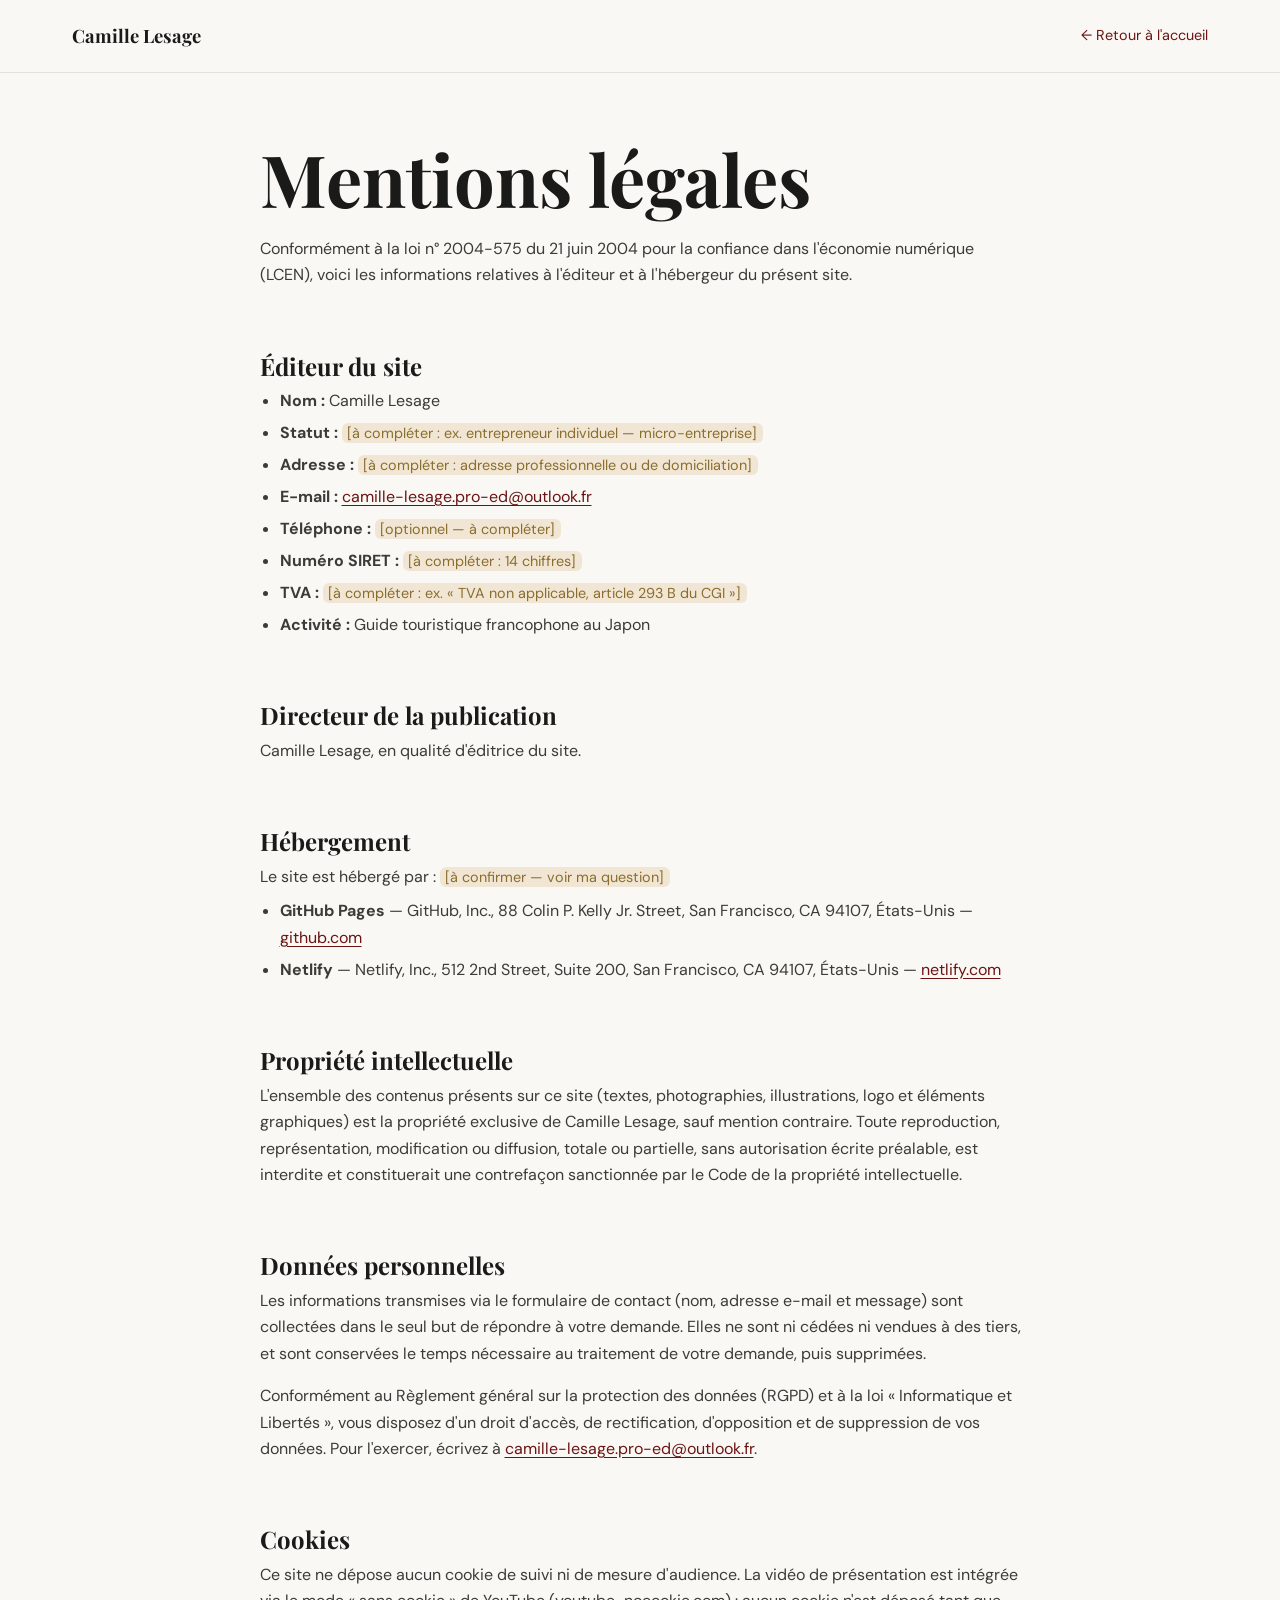
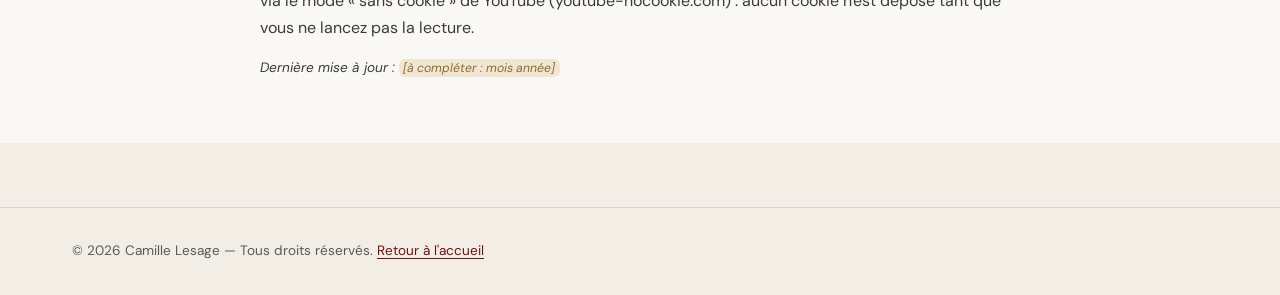
==== mentions-legales.html @ fd8e24d7 "Ajoute le footer et la page Mentions légales Footer (accueil) : nom + tagline à gauche, navigation à" ====
<!DOCTYPE html>
<html lang="fr">
<head>
  <meta charset="UTF-8">
  <meta name="viewport" content="width=device-width, initial-scale=1.0">

  <title>Mentions légales • Camille Lesage</title>
  <meta name="description" content="Mentions légales du site de Camille Lesage, guide touristique francophone au Japon.">
  <meta name="robots" content="noindex, follow">

  <link rel="icon" href="data:image/svg+xml,<svg xmlns=%22http://www.w3.org/2000/svg%22 viewBox=%220 0 100 100%22><text y=%22.9em%22 font-size=%2290%22>🇯🇵</text></svg>">

  <link rel="preconnect" href="https://fonts.googleapis.com">
  <link rel="preconnect" href="https://fonts.gstatic.com" crossorigin>
  <link rel="stylesheet" href="https://fonts.googleapis.com/css2?family=DM+Sans:wght@400;500;700&family=Playfair+Display:wght@400;500;600;700&display=swap">

  <link rel="stylesheet" href="css/styles.css">
</head>
<body class="legal-page">
  <header class="legal-header">
    <div class="container legal-header__bar">
      <a href="index.html" class="brand">Camille Lesage</a>
      <a href="index.html" class="legal-back">← Retour à l'accueil</a>
    </div>
  </header>

  <main class="legal container">
    <h1>Mentions légales</h1>
    <p>Conformément à la loi n° 2004-575 du 21 juin 2004 pour la confiance dans l'économie numérique (LCEN), voici les informations relatives à l'éditeur et à l'hébergeur du présent site.</p>

    <h2>Éditeur du site</h2>
    <ul>
      <li><strong>Nom :</strong> Camille Lesage</li>
      <li><strong>Statut :</strong> <span class="legal-todo">[à compléter : ex. entrepreneur individuel — micro-entreprise]</span></li>
      <li><strong>Adresse :</strong> <span class="legal-todo">[à compléter : adresse professionnelle ou de domiciliation]</span></li>
      <li><strong>E-mail :</strong> <a href="mailto:camille-lesage.pro-ed@outlook.fr">camille-lesage.pro-ed@outlook.fr</a></li>
      <li><strong>Téléphone :</strong> <span class="legal-todo">[optionnel — à compléter]</span></li>
      <li><strong>Numéro SIRET :</strong> <span class="legal-todo">[à compléter : 14 chiffres]</span></li>
      <li><strong>TVA :</strong> <span class="legal-todo">[à compléter : ex. « TVA non applicable, article 293 B du CGI »]</span></li>
      <li><strong>Activité :</strong> Guide touristique francophone au Japon</li>
    </ul>

    <h2>Directeur de la publication</h2>
    <p>Camille Lesage, en qualité d'éditrice du site.</p>

    <h2>Hébergement</h2>
    <p>Le site est hébergé par : <span class="legal-todo">[à confirmer — voir ma question]</span></p>
    <ul>
      <li><strong>GitHub Pages</strong> — GitHub, Inc., 88 Colin P. Kelly Jr. Street, San Francisco, CA 94107, États-Unis — <a href="https://github.com" target="_blank" rel="noopener">github.com</a></li>
      <li><strong>Netlify</strong> — Netlify, Inc., 512 2nd Street, Suite 200, San Francisco, CA 94107, États-Unis — <a href="https://www.netlify.com" target="_blank" rel="noopener">netlify.com</a></li>
    </ul>

    <h2>Propriété intellectuelle</h2>
    <p>L'ensemble des contenus présents sur ce site (textes, photographies, illustrations, logo et éléments graphiques) est la propriété exclusive de Camille Lesage, sauf mention contraire. Toute reproduction, représentation, modification ou diffusion, totale ou partielle, sans autorisation écrite préalable, est interdite et constituerait une contrefaçon sanctionnée par le Code de la propriété intellectuelle.</p>

    <h2 id="donnees-personnelles">Données personnelles</h2>
    <p>Les informations transmises via le formulaire de contact (nom, adresse e-mail et message) sont collectées dans le seul but de répondre à votre demande. Elles ne sont ni cédées ni vendues à des tiers, et sont conservées le temps nécessaire au traitement de votre demande, puis supprimées.</p>
    <p>Conformément au Règlement général sur la protection des données (RGPD) et à la loi « Informatique et Libertés », vous disposez d'un droit d'accès, de rectification, d'opposition et de suppression de vos données. Pour l'exercer, écrivez à <a href="mailto:camille-lesage.pro-ed@outlook.fr">camille-lesage.pro-ed@outlook.fr</a>.</p>

    <h2>Cookies</h2>
    <p>Ce site ne dépose aucun cookie de suivi ni de mesure d'audience. La vidéo de présentation est intégrée via le mode « sans cookie » de YouTube (youtube-nocookie.com) : aucun cookie n'est déposé tant que vous ne lancez pas la lecture.</p>

    <p class="legal-updated"><em>Dernière mise à jour : <span class="legal-todo">[à compléter : mois année]</span></em></p>
  </main>

  <footer class="site-footer">
    <hr class="site-footer__sep">
    <div class="container">
      <p class="site-footer__legal">© 2026 Camille Lesage — Tous droits réservés. <a href="index.html">Retour à l'accueil</a></p>
    </div>
  </footer>
</body>
</html>
---- css/styles.css ----
/* ==========================================================================
   Camille Lesage — Guide francophone au Japon
   Design tokens & fondations
   ========================================================================== */

:root {
  /* Couleurs */
  --cream-light: #FAF8F4;
  --cream-dark: #F2EEE6;
  --sage: #6b1414; /* valeur du brief : c'est un rouge profond, pas un vert sauge — à confirmer */
  --ink: #1A1A18;

  /* Couleurs dérivées */
  --ink-soft: rgba(26, 26, 24, 0.7);
  --sage-hover: #561010;

  /* Typographie */
  --font-title: "Playfair Display", Georgia, "Times New Roman", serif;
  --font-body: "Elms Sans", "DM Sans", system-ui, -apple-system, sans-serif;

  --fs-base: 1rem;        /* 16px minimum */
  --fs-lede: 1.25rem;
  --fs-h3: 1.5rem;
  --fs-h2: clamp(1.75rem, 4vw, 2.75rem);
  --fs-h1: clamp(2.5rem, 7vw, 4.5rem);
  --lh-base: 1.65;
  --lh-title: 1.15;

  /* Rayons */
  --radius: 16px;

  /* Espacements */
  --space-xs: 0.5rem;
  --space-sm: 1rem;
  --space-md: 2rem;
  --space-lg: 4rem;
  --space-xl: 6rem;

  /* Mise en page */
  --max-width: 1200px;
  --nav-height: 72px;
}

/* ==========================================================================
   Reset
   ========================================================================== */

*,
*::before,
*::after {
  box-sizing: border-box;
}

* {
  margin: 0;
}

html {
  scroll-behavior: smooth;
  -webkit-text-size-adjust: 100%;
}

body {
  font-family: var(--font-body);
  font-size: var(--fs-base);
  line-height: var(--lh-base);
  color: var(--ink);
  background-color: var(--cream-light);
  -webkit-font-smoothing: antialiased;
  text-rendering: optimizeLegibility;
}

img,
picture,
svg,
video {
  display: block;
  max-width: 100%;
  height: auto;
}

input,
button,
textarea,
select {
  font: inherit;
  color: inherit;
}

button {
  cursor: pointer;
  background: none;
  border: none;
}

a {
  color: inherit;
  text-decoration: none;
}

h1,
h2,
h3,
h4 {
  font-family: var(--font-title);
  line-height: var(--lh-title);
  font-weight: 700;
}

h1 { font-size: var(--fs-h1); }
h2 { font-size: var(--fs-h2); }
h3 { font-size: var(--fs-h3); }

p {
  text-wrap: pretty;
}

/* ==========================================================================
   Utilitaires
   ========================================================================== */

.container {
  width: 100%;
  max-width: var(--max-width);
  margin-inline: auto;
  padding-inline: var(--space-md);
}

.btn {
  display: inline-block;
  background-color: var(--sage);
  color: var(--cream-light);
  padding: 0.9rem 1.8rem;
  border: 1.5px solid transparent;
  border-radius: var(--radius);
  font-weight: 500;
  letter-spacing: 0.03em;
  text-transform: uppercase;
  transition: background-color 0.2s ease, color 0.2s ease;
}

.btn:hover,
.btn:focus-visible {
  background-color: var(--sage-hover);
}

.btn-outline {
  background-color: transparent;
  border-color: currentColor;
}

.btn-outline:hover,
.btn-outline:focus-visible {
  background-color: var(--cream-light);
  color: var(--ink);
}

:focus-visible {
  outline: 2px solid var(--sage);
  outline-offset: 3px;
}

/* ==========================================================================
   En-tête & navigation
   ========================================================================== */

.site-header {
  position: fixed;
  inset: 0 0 auto 0;
  z-index: 1000;
  background-color: rgba(242, 238, 230, 0.8); /* crème dark, opacité 80 % */
  opacity: 0;
  visibility: hidden;
  transition: opacity 0.3s ease, visibility 0.3s ease;
}

/* Affichée uniquement une fois l'accueil dépassé (bascule via main.js) */
.site-header.is-visible {
  opacity: 1;
  visibility: visible;
}

/* Flou « verre dépoli » réservé au desktop : sur mobile, un ancêtre avec
   backdrop-filter empêcherait le menu plein écran (position: fixed) de se
   baser sur la fenêtre, ce qui l'empêchait de prendre toute la hauteur. */
@media (min-width: 951px) {
  .site-header {
    backdrop-filter: blur(10px);
    -webkit-backdrop-filter: blur(10px);
  }
}

.nav-bar {
  display: flex;
  align-items: center;
  justify-content: space-between;
  width: 100%;
  height: var(--nav-height);
  padding-inline: var(--space-md);
}

.brand {
  position: relative;
  z-index: 2;
  font-family: var(--font-title);
  font-size: 1.35rem;
  font-weight: 700;
  white-space: nowrap;
}

.nav-list {
  display: flex;
  align-items: center;
  gap: 1.5rem;
  list-style: none;
  padding: 0;
}

.nav-list a {
  white-space: nowrap;
}

.nav-list a:not(.nav-cta) {
  font-weight: 500;
  transition: color 0.2s ease;
}

.nav-list a:not(.nav-cta):hover,
.nav-list a:not(.nav-cta):focus-visible {
  color: var(--sage);
}

.nav-cta {
  text-transform: none;
  padding: 0.5rem 1.1rem;
  font-size: 1rem;
}

.nav-toggle {
  display: none;
  position: relative;
  z-index: 2;
  color: var(--ink);
  padding: 0.25rem;
}

.nav-toggle .icon-close { display: none; }
.nav-toggle[aria-expanded="true"] .icon-menu { display: none; }
.nav-toggle[aria-expanded="true"] .icon-close { display: block; }

@media (max-width: 950px) {
  .nav-toggle {
    display: inline-flex;
  }

  /* Menu ouvert : il recouvre tout, on masque la marque (seul le × reste) */
  body.nav-open .brand {
    visibility: hidden;
  }

  .nav {
    position: fixed;
    inset: 0;
    z-index: 1;
    display: flex;
    align-items: center;
    justify-content: center;
    overflow-y: auto;
    padding: var(--space-xl) var(--space-md);
    background-color: rgba(242, 238, 230, 0.97);
    backdrop-filter: blur(8px);
    -webkit-backdrop-filter: blur(8px);
    opacity: 0;
    visibility: hidden;
    transition: opacity 0.25s ease, visibility 0.25s ease;
  }

  .nav.is-open {
    opacity: 1;
    visibility: visible;
  }

  .nav-list {
    flex-direction: column;
    align-items: center;
    gap: var(--space-md);
    font-size: 1.5rem;
    text-align: center;
  }

  .nav-cta {
    font-size: 1.35rem;
    padding: 0.7rem 1.6rem;
  }
}

body.nav-open {
  overflow: hidden;
}

/* ==========================================================================
   Sections — offset pour l'en-tête fixe
   ========================================================================== */

section[id] {
  scroll-margin-top: var(--nav-height);
}

/* ==========================================================================
   Placeholders temporaires (remplacés au fil des étapes suivantes)
   ========================================================================== */

/* Accueil immersif */
.hero {
  position: relative;
  min-height: 100vh;
  display: flex;
  align-items: center;
  justify-content: center;
  text-align: center;
  padding: var(--space-xl) var(--space-md);
  color: var(--cream-light);
  background-color: var(--ink);
  background-image:
    linear-gradient(rgba(26, 26, 24, 0.35), rgba(26, 26, 24, 0.55)),
    url("../assets/images/hero-japan.svg");
  background-size: cover;
  background-position: center;
  background-repeat: no-repeat;
}

.hero-content {
  max-width: 60rem;
  display: flex;
  flex-direction: column;
  align-items: center;
  gap: var(--space-sm);
}

/* Le nom/rôle s'affiche au-dessus du titre */
.hero-subtitle {
  order: -1;
  font-family: var(--font-body);
  font-size: 1.05rem;
  font-weight: 500;
  letter-spacing: 0.12em;
  text-transform: uppercase;
  color: rgba(250, 248, 244, 0.92);
}

.hero h1 {
  text-shadow: 0 2px 30px rgba(0, 0, 0, 0.4);
}

.hero-lede {
  font-size: var(--fs-lede);
  max-width: 54ch;
  color: rgba(250, 248, 244, 0.92);
  text-shadow: 0 1px 16px rgba(0, 0, 0, 0.35);
}

.hero-actions {
  display: flex;
  flex-direction: column;
  align-items: center;
  gap: var(--space-sm);
  margin-top: var(--space-sm);
  width: 100%;
}

.hero-actions .btn {
  width: 100%;
  max-width: 22rem;
}

/* Desktop : tout aligné à gauche, CTA côte à côte */
@media (min-width: 951px) {
  .hero {
    justify-content: flex-start;
    text-align: left;
    padding-inline: clamp(var(--space-md), 7vw, 7rem);
  }

  .hero-content {
    align-items: flex-start;
  }

  .hero-actions {
    flex-direction: row;
    width: auto;
  }

  .hero-actions .btn {
    width: auto;
  }
}

/* ==========================================================================
   Section À propos
   ========================================================================== */

.about {
  position: relative;
  overflow: hidden;
  padding-block: var(--space-xl);
}

.section-kanji {
  position: absolute;
  top: 0;
  left: 0.05em;
  z-index: 0;
  font-weight: 700;
  font-size: clamp(6rem, 18vw, 15rem);
  line-height: 0.9;
  color: var(--sage);
  opacity: 0.06;
  pointer-events: none;
  user-select: none;
}

.about-grid {
  position: relative;
  z-index: 1;
  display: grid;
  grid-template-columns: 1fr 1fr;
  gap: var(--space-lg);
  align-items: start;
}

.about-content {
  display: flex;
  flex-direction: column;
  align-items: flex-start;
}

.about-content h2 {
  margin-bottom: var(--space-md);
}

.about-text {
  display: flex;
  flex-direction: column;
  gap: var(--space-sm);
  color: rgba(26, 26, 24, 0.85);
}

.about-certifs {
  margin-top: var(--space-md);
}

.about-certifs h3 {
  margin-bottom: var(--space-xs);
}

.about-certifs ul {
  display: flex;
  flex-direction: column;
  gap: 0.35rem;
  padding-left: 1.2rem;
  color: rgba(26, 26, 24, 0.85);
}

.about-certifs li::marker {
  color: var(--sage);
}

.about-more {
  display: flex;
  flex-direction: column;
  gap: var(--space-sm);
}

.about-more[hidden] {
  display: none;
}

.link-toggle {
  align-self: flex-start;
  margin-top: var(--space-sm);
  color: var(--sage);
  font-weight: 600;
  font-size: 0.95rem;
  text-decoration: underline;
  text-underline-offset: 3px;
}

.link-toggle:hover,
.link-toggle:focus-visible {
  color: var(--sage-hover);
}

@media (max-width: 768px) {
  .about-grid {
    grid-template-columns: 1fr;
    gap: var(--space-md);
  }
}

/* Tag de section réutilisable */
.tag {
  display: inline-block;
  margin-bottom: var(--space-sm);
  padding: 0.35rem 0.9rem;
  border-radius: 999px;
  background-color: rgba(107, 20, 20, 0.08);
  color: var(--sage);
  font-size: 0.8rem;
  font-weight: 600;
  letter-spacing: 0.1em;
  text-transform: uppercase;
}

/* Conteneur vidéo responsive (embed Vimeo / YouTube) */
.video-embed {
  position: relative;
  width: 100%;
  aspect-ratio: var(--video-aspect, 16 / 9);
  border-radius: var(--radius);
  overflow: hidden;
  background-color: var(--ink);
}

.video-embed iframe,
.video-embed video {
  position: absolute;
  inset: 0;
  width: 100%;
  height: 100%;
  border: 0;
}

.video-embed--portrait {
  --video-aspect: 9 / 16;
  max-width: 340px;
  margin-inline: auto;
}

main > section:nth-child(even) {
  background-color: var(--cream-dark);
}

/* ==========================================================================
   Petits écrans — titres et textes réduits
   ========================================================================== */

@media (max-width: 640px) {
  :root {
    --fs-h1: clamp(1.875rem, 8vw, 2.5rem);
    --fs-h2: clamp(1.5rem, 6vw, 2rem);
    --fs-h3: 1.3rem;
    --fs-lede: 1.05rem;
  }

  .hero-subtitle {
    font-size: 0.85rem;
    letter-spacing: 0.1em;
  }
}

/* ==========================================================================
   Icônes
   ========================================================================== */

.icon-sprite {
  position: absolute;
  width: 0;
  height: 0;
  overflow: hidden;
}

.icon {
  display: inline-block;
  width: 1.1em;
  height: 1.1em;
  flex-shrink: 0;
  fill: none;
  stroke: currentColor;
  stroke-width: 1.8;
  stroke-linecap: round;
  stroke-linejoin: round;
  vertical-align: middle;
}

/* ==========================================================================
   Section Visites guidées
   ========================================================================== */

.tours {
  position: relative;
  overflow: hidden;
  padding-block: var(--space-xl);
}

.tours > .container {
  position: relative;
  z-index: 1;
}

.section-header {
  max-width: 60ch;
  margin-bottom: var(--space-md);
}

.section-lede {
  margin-top: var(--space-sm);
  color: rgba(26, 26, 24, 0.85);
}

.tours-gallery {
  display: grid;
  grid-template-columns: repeat(2, 1fr);
  gap: var(--space-sm);
}

.tour-card {
  position: relative;
  display: flex;
  flex-direction: column;
  justify-content: flex-end;
  min-height: 320px;
  padding: var(--space-md);
  border-radius: var(--radius);
  overflow: hidden;
  text-align: left;
  color: var(--cream-light);
  background-image:
    linear-gradient(to top, rgba(20, 15, 13, 0.92) 0%, rgba(20, 15, 13, 0.2) 60%, rgba(20, 15, 13, 0.45) 100%),
    var(--cover, linear-gradient(135deg, #3a1c18, #14100e));
  background-size: cover;
  background-position: center;
  cursor: pointer;
  transition: transform 0.25s ease, box-shadow 0.25s ease;
}

.tour-card:hover,
.tour-card:focus-visible {
  transform: translateY(-4px);
  box-shadow: 0 16px 40px rgba(0, 0, 0, 0.25);
}

.tour-card__kanji {
  position: absolute;
  top: var(--space-sm);
  left: var(--space-md);
  font-size: 1.4rem;
  font-weight: 700;
  line-height: 1;
  opacity: 0.2;
}

.tour-card__content {
  position: relative;
  z-index: 1;
  display: flex;
  flex-direction: column;
  gap: 0.4rem;
}

.tour-card__title {
  font-family: var(--font-title);
  font-size: 1.4rem;
  font-weight: 700;
  line-height: 1.2;
}

.tour-card__places {
  font-size: 0.9rem;
  opacity: 0.9;
}

.tour-card__cta {
  width: 100%;
  margin-top: var(--space-xs);
  display: flex;
  align-items: center;
  justify-content: center;
  padding: 0.9rem 1.8rem;
  border: 1.5px solid transparent;
  border-radius: var(--radius);
  background-color: var(--sage);
  color: var(--cream-light);
  font-family: var(--font-body);
  font-size: 0.75rem;
  font-weight: 100;
  letter-spacing: 0.03em;
  text-transform: uppercase;
  transition: background-color 0.2s ease;
}

.tour-card:hover .tour-card__cta,
.tour-card:focus-visible .tour-card__cta {
  background-color: var(--sage-hover);
}

@media (max-width: 768px) {
  .tours-gallery {
    grid-template-columns: 1fr;
  }
}

/* Pop-up de visite */
.tour-modal {
  position: fixed;
  inset: 0;
  margin: auto;
  width: min(1000px, 92vw);
  max-height: 90vh;
  padding: 0;
  border: none;
  border-radius: var(--radius);
  background-color: var(--cream-light);
  color: var(--ink);
  overflow: hidden;
}

.tour-modal::backdrop {
  background-color: rgba(0, 0, 0, 0.8);
}

.tour-modal__scroll {
  max-height: 90vh;
  overflow-y: auto;
}

.tour-modal__close {
  position: absolute;
  top: 0.7rem;
  right: 0.7rem;
  z-index: 3;
  display: inline-flex;
  align-items: center;
  justify-content: center;
  width: 2.5rem;
  height: 2.5rem;
  border-radius: 50%;
  background-color: rgba(26, 26, 24, 0.55);
  color: var(--cream-light);
  transition: background-color 0.2s ease;
}

.tour-modal__close:hover,
.tour-modal__close:focus-visible {
  background-color: rgba(26, 26, 24, 0.85);
}

.tour-modal__cover {
  position: relative;
  display: flex;
  align-items: flex-end;
  min-height: 300px;
  padding: var(--space-md);
  color: var(--cream-light);
  background-image:
    linear-gradient(to top, rgba(20, 15, 13, 0.9) 0%, rgba(20, 15, 13, 0.25) 70%),
    var(--cover, linear-gradient(135deg, #3a1c18, #14100e));
  background-size: cover;
  background-position: center;
}

.tour-modal__kanji {
  position: absolute;
  top: var(--space-sm);
  left: var(--space-md);
  font-size: 1.4rem;
  font-weight: 700;
  line-height: 1;
  opacity: 0.2;
}

.tour-modal__title {
  position: relative;
  z-index: 1;
  font-size: clamp(1.6rem, 4vw, 2.2rem);
  text-shadow: 0 2px 20px rgba(0, 0, 0, 0.4);
}

.tour-modal__body {
  display: flex;
  flex-direction: column;
  gap: var(--space-md);
  padding: var(--space-md);
}

.tour-facts {
  display: flex;
  flex-direction: column;
  gap: 0.6rem;
  margin: 0;
  padding: var(--space-md);
  list-style: none;
  background-color: var(--cream-dark);
  border-radius: var(--radius);
}

.tour-facts li {
  display: flex;
  align-items: center;
  gap: 0.6rem;
}

.tour-facts .icon {
  width: 1.3em;
  height: 1.3em;
  color: var(--sage);
}

.tour-desc {
  color: rgba(26, 26, 24, 0.85);
}

.tour-subhead {
  font-size: 1.3rem;
}

.timeline {
  margin: 0;
  padding: 0;
  list-style: none;
}

.timeline__step {
  position: relative;
  padding-left: 1.75rem;
  padding-bottom: var(--space-md);
}

.timeline__step:last-child {
  padding-bottom: 0;
}

.timeline__step::before {
  content: "";
  position: absolute;
  left: 0;
  top: 0.35rem;
  width: 0.7rem;
  height: 0.7rem;
  border-radius: 50%;
  background-color: var(--sage);
}

.timeline__step::after {
  content: "";
  position: absolute;
  left: 0.31rem;
  top: 1.1rem;
  bottom: -0.15rem;
  width: 2px;
  background-color: rgba(107, 20, 20, 0.25);
}

.timeline__step:last-child::after {
  display: none;
}

.timeline__step h5 {
  margin-bottom: 0.2rem;
  font-family: var(--font-title);
  font-size: 1.05rem;
  font-weight: 700;
}

.timeline__step p {
  font-size: 0.95rem;
  color: rgba(26, 26, 24, 0.8);
}

.tour-options {
  display: flex;
  flex-wrap: wrap;
  gap: 0.5rem;
  margin: 0;
  padding: 0;
  list-style: none;
}

.tour-options li {
  padding: 0.4rem 0.85rem;
  border: 1px solid rgba(107, 20, 20, 0.18);
  border-radius: 999px;
  background-color: var(--cream-dark);
  font-size: 0.85rem;
}

.tour-modal__body .btn {
  margin-top: var(--space-xs);
  text-align: center;
}

body.modal-open {
  overflow: hidden;
}

/* ==========================================================================
   Section Au-delà de Tokyo
   ========================================================================== */

.beyond {
  position: relative;
  overflow: hidden;
  padding-block: var(--space-xl);
}

.beyond > .container {
  position: relative;
  z-index: 1;
}

.beyond-gallery {
  display: grid;
  grid-template-columns: repeat(2, 1fr);
  grid-auto-rows: 175px;
  gap: var(--space-xs);
}

/* Mosaïque — 2 colonnes (mobile) : placement par l'ordre du DOM + spans */
.dest-card:nth-child(1) { grid-column: span 2; }                   /* Nikkō */
.dest-card:nth-child(2) { grid-column: span 2; grid-row: span 2; } /* Mont Fuji */
.dest-card:nth-child(7) { grid-column: span 2; }                   /* Kyōto */
.dest-card:nth-child(8) { grid-column: span 2; }                   /* Uji */

/* Mosaïque — 3 colonnes */
@media (min-width: 640px) {
  .beyond-gallery { grid-template-columns: repeat(3, 1fr); }
  .dest-card:nth-child(1)  { grid-column: 1;     grid-row: 1; }     /* Nikkō */
  .dest-card:nth-child(2)  { grid-column: 2 / 4; grid-row: 1 / 3; } /* Mont Fuji */
  .dest-card:nth-child(3)  { grid-column: 1;     grid-row: 2; }     /* Hakone */
  .dest-card:nth-child(4)  { grid-column: 1;     grid-row: 4; }     /* Yokohama */
  .dest-card:nth-child(5)  { grid-column: 1 / 3; grid-row: 3; }     /* Kamakura */
  .dest-card:nth-child(6)  { grid-column: 3;     grid-row: 3; }     /* Enoshima */
  .dest-card:nth-child(7)  { grid-column: 1 / 3; grid-row: 5; }     /* Kyōto */
  .dest-card:nth-child(8)  { grid-column: 3;     grid-row: 5; }     /* Uji */
  .dest-card:nth-child(9)  { grid-column: 2;     grid-row: 4; }     /* Nara */
  .dest-card:nth-child(10) { grid-column: 3;     grid-row: 4; }     /* Miyajima */
}

/* Mosaïque — 4 colonnes */
@media (min-width: 960px) {
  .beyond-gallery { grid-template-columns: repeat(4, 1fr); }
  .dest-card:nth-child(1)  { grid-column: 1 / 3; grid-row: 1; }     /* Nikkō */
  .dest-card:nth-child(2)  { grid-column: 3 / 5; grid-row: 1 / 3; } /* Mont Fuji */
  .dest-card:nth-child(3)  { grid-column: 1;     grid-row: 2; }     /* Hakone */
  .dest-card:nth-child(4)  { grid-column: 2;     grid-row: 2; }     /* Yokohama */
  .dest-card:nth-child(5)  { grid-column: 1 / 3; grid-row: 3; }     /* Kamakura */
  .dest-card:nth-child(6)  { grid-column: 3;     grid-row: 3 / 5; } /* Enoshima */
  .dest-card:nth-child(7)  { grid-column: 4;     grid-row: 3; }     /* Kyōto */
  .dest-card:nth-child(8)  { grid-column: 4;     grid-row: 4; }     /* Uji */
  .dest-card:nth-child(9)  { grid-column: 1;     grid-row: 4; }     /* Nara */
  .dest-card:nth-child(10) { grid-column: 2;     grid-row: 4; }     /* Miyajima */
}

.dest-card {
  position: relative;
  display: flex;
  flex-direction: column;
  justify-content: flex-end;
  margin: 0;
  padding: var(--space-sm);
  border-radius: var(--radius);
  overflow: hidden;
  color: var(--cream-light);
  background-image:
    linear-gradient(to top, rgba(20, 15, 13, 0.9) 0%, rgba(20, 15, 13, 0.2) 65%, rgba(20, 15, 13, 0.4) 100%),
    var(--cover, linear-gradient(135deg, #2a1614, #14100e));
  background-size: cover;
  background-position: center;
}

.dest-card__kanji {
  position: absolute;
  top: var(--space-sm);
  left: var(--space-sm);
  font-size: 1.4rem;
  font-weight: 700;
  line-height: 1;
  opacity: 0.2;
}

.dest-card__content {
  position: relative;
  z-index: 1;
  display: flex;
  flex-direction: column;
  gap: 0.3rem;
}

.dest-card__name {
  font-family: var(--font-title);
  font-size: 1.5rem;
  font-weight: 700;
  line-height: 1.1;
}

.dest-card__theme {
  font-size: 0.9rem;
  opacity: 0.9;
}

/* ==========================================================================
   Section Expériences culturelles
   ========================================================================== */

.experiences {
  padding-block: var(--space-xl);
}

.experiences-grid {
  display: grid;
  grid-template-columns: repeat(3, 1fr);
  gap: var(--space-sm);
}

.exp-card {
  position: relative;
  display: flex;
  flex-direction: column;
  justify-content: flex-end;
  min-height: clamp(300px, 26vw, 360px);
  padding: var(--space-md);
  border-radius: var(--radius);
  overflow: hidden;
  color: var(--cream-light);
  background-image:
    linear-gradient(to top, rgba(20, 15, 13, 0.9) 0%, rgba(20, 15, 13, 0.55) 34%, rgba(20, 15, 13, 0) 68%),
    var(--cover, linear-gradient(135deg, #3a1c18, #14100e));
  background-size: cover;
  background-position: center;
  box-shadow: 0 10px 30px rgba(26, 26, 24, 0.12);
}

.exp-card__body {
  position: relative;
  display: flex;
  flex-direction: column;
  gap: 0.5rem;
}

.exp-card__body h3 {
  color: var(--cream-light);
  font-size: 1.15rem;
}

.exp-card__body p {
  color: rgba(255, 255, 255, 0.85);
  font-size: 0.85rem;
  line-height: 1.5;
}

@media (max-width: 960px) {
  .experiences-grid {
    grid-template-columns: 1fr;
  }
}

/* ==========================================================================
   Avis clients
   ========================================================================== */
.reviews {
  padding-block: var(--space-xl);
  background-color: var(--cream-dark);
}

.reviews-grid {
  display: grid;
  grid-template-columns: repeat(3, 1fr);
  gap: var(--space-sm);
}

.reviews-empty {
  color: var(--ink-soft);
}

.review-card {
  margin: 0;
  display: flex;
  flex-direction: column;
  gap: var(--space-sm);
  padding: var(--space-md);
  border-radius: var(--radius);
  background-color: var(--cream-light);
  box-shadow: 0 10px 30px rgba(26, 26, 24, 0.06);
}

.review-card__stars {
  display: inline-flex;
  gap: 0.15rem;
  color: #c8973f;
}

.review-card__star {
  width: 1rem;
  height: 1rem;
  fill: currentColor;
}

.review-card__star.is-empty {
  fill: rgba(26, 26, 24, 0.15);
}

.review-card__text {
  margin: 0;
  font-size: 0.875rem;
  line-height: 1.6;
  color: rgba(26, 26, 24, 0.85);
}

.review-card__text p {
  margin: 0;
}

.review-card:not(.is-expanded) .review-card__text p {
  display: -webkit-box;
  -webkit-box-orient: vertical;
  -webkit-line-clamp: 6;
  line-clamp: 6;
  overflow: hidden;
}

.review-card__toggle {
  margin-top: 0;
}

.review-card__author {
  display: flex;
  flex-direction: column;
  gap: 0.1rem;
  margin-top: auto;
}

.review-card__name {
  font-family: var(--font-title);
  font-weight: 600;
  font-size: 0.95rem;
  color: var(--ink);
}

.review-card__date {
  font-size: 0.75rem;
  letter-spacing: 0.04em;
  text-transform: capitalize;
  color: var(--ink-soft);
}

@media (max-width: 900px) {
  .reviews-grid {
    grid-template-columns: repeat(2, 1fr);
  }
}

@media (max-width: 560px) {
  .reviews-grid {
    grid-template-columns: 1fr;
  }
}

/* ==========================================================================
   Section Contact
   ========================================================================== */

.contact {
  padding-block: var(--space-xl);
}

.contact-grid {
  display: grid;
  grid-template-columns: 1fr 1fr;
  gap: var(--space-lg);
  align-items: start;
}

.contact-grid .section-header {
  margin-bottom: 0;
}

.contact-grid .section-header p {
  margin-top: var(--space-sm);
}

.contact-email a {
  display: inline-flex;
  align-items: center;
  gap: 0.5rem;
  color: var(--sage);
  font-weight: 600;
}

.contact-email a:hover,
.contact-email a:focus-visible {
  color: var(--sage-hover);
  text-decoration: underline;
  text-underline-offset: 3px;
}

.contact-email .icon {
  width: 1.2rem;
  height: 1.2rem;
}

.contact-form {
  display: flex;
  flex-direction: column;
  gap: var(--space-sm);
}

.form-field {
  display: flex;
  flex-direction: column;
  gap: 0.4rem;
}

.form-field label {
  font-size: 0.95rem;
  font-weight: 600;
  color: var(--ink);
}

.form-field input,
.form-field textarea {
  width: 100%;
  padding: 0.8rem 1rem;
  border: 1.5px solid rgba(26, 26, 24, 0.15);
  border-radius: var(--radius);
  background-color: var(--cream-light);
  color: var(--ink);
  transition: border-color 0.2s ease, box-shadow 0.2s ease;
}

.form-field textarea {
  resize: vertical;
  min-height: 8rem;
}

.form-field input:focus,
.form-field textarea:focus {
  outline: none;
  border-color: var(--sage);
  box-shadow: 0 0 0 3px rgba(107, 20, 20, 0.12);
}

.form-consent {
  display: flex;
  align-items: flex-start;
  gap: 0.6rem;
  font-size: 0.85rem;
  line-height: 1.5;
  color: var(--ink-soft);
  cursor: pointer;
}

.form-consent input {
  flex-shrink: 0;
  width: 1.1rem;
  height: 1.1rem;
  margin-top: 0.15rem;
  accent-color: var(--sage);
}

.contact-form__submit {
  align-self: flex-start;
  margin-top: var(--space-xs);
}

.form-status {
  margin: 0;
  padding: 0.85rem 1.1rem;
  border-radius: var(--radius);
  font-size: 0.9rem;
}

.form-status.is-success {
  background-color: rgba(107, 20, 20, 0.08);
  color: var(--sage);
}

.form-status.is-error {
  background-color: rgba(154, 28, 28, 0.1);
  color: #9a1c1c;
}

@media (max-width: 768px) {
  .contact-grid {
    grid-template-columns: 1fr;
    gap: var(--space-md);
  }
}

/* ==========================================================================
   Pied de page
   ========================================================================== */

.site-footer {
  background-color: var(--cream-dark);
  padding-top: var(--space-lg);
  padding-bottom: var(--space-md);
}

.site-footer__top {
  display: flex;
  flex-wrap: wrap;
  justify-content: space-between;
  align-items: flex-start;
  gap: var(--space-md);
  padding-bottom: var(--space-md);
}

.site-footer__brand {
  display: flex;
  flex-direction: column;
  gap: 0.25rem;
}

.site-footer__brand strong {
  font-family: var(--font-title);
  font-size: 1.2rem;
  color: var(--ink);
}

.site-footer__brand span {
  font-size: 0.9rem;
  color: var(--ink-soft);
}

.site-footer__nav {
  display: flex;
  flex-wrap: wrap;
  gap: 0.6rem 1.5rem;
}

.site-footer__nav a {
  font-size: 0.9rem;
  color: var(--ink-soft);
  transition: color 0.2s ease;
}

.site-footer__nav a:hover,
.site-footer__nav a:focus-visible {
  color: var(--sage);
}

.site-footer__sep {
  border: none;
  height: 1px;
  margin: 0;
  background-color: rgba(26, 26, 24, 0.12);
}

.site-footer__legal {
  padding-top: var(--space-md);
  font-size: 0.85rem;
  color: var(--ink-soft);
}

.site-footer__legal a {
  color: var(--sage);
  text-decoration: underline;
  text-underline-offset: 3px;
}

.site-footer__legal a:hover,
.site-footer__legal a:focus-visible {
  color: var(--sage-hover);
}

@media (max-width: 640px) {
  .site-footer__top {
    flex-direction: column;
    gap: var(--space-sm);
  }
}

/* ==========================================================================
   Page Mentions légales
   ========================================================================== */

.legal-header {
  border-bottom: 1px solid rgba(26, 26, 24, 0.1);
}

.legal-header__bar {
  display: flex;
  align-items: center;
  justify-content: space-between;
  gap: var(--space-sm);
  min-height: var(--nav-height);
}

.legal-header .brand {
  font-family: var(--font-title);
  font-size: 1.15rem;
  font-weight: 700;
  color: var(--ink);
}

.legal-back {
  font-size: 0.9rem;
  color: var(--sage);
}

.legal-back:hover,
.legal-back:focus-visible {
  color: var(--sage-hover);
  text-decoration: underline;
  text-underline-offset: 3px;
}

.legal {
  max-width: 75ch;
  padding-block: var(--space-lg);
}

.legal h1 {
  margin-bottom: var(--space-sm);
}

.legal h2 {
  font-size: var(--fs-h3);
  margin-top: var(--space-lg);
  margin-bottom: var(--space-xs);
}

.legal p,
.legal li {
  color: rgba(26, 26, 24, 0.85);
}

.legal p + p {
  margin-top: var(--space-sm);
}

.legal ul {
  margin-top: var(--space-xs);
  padding-left: 1.25rem;
}

.legal li {
  margin-top: 0.35rem;
}

.legal a {
  color: var(--sage);
  text-decoration: underline;
  text-underline-offset: 3px;
}

.legal-updated {
  margin-top: var(--space-lg);
  font-size: 0.85rem;
  color: var(--ink-soft);
}

.legal-todo {
  padding: 0.05em 0.4em;
  border-radius: 6px;
  background-color: rgba(200, 151, 63, 0.18);
  color: #8a6d2f;
  font-size: 0.9em;
}
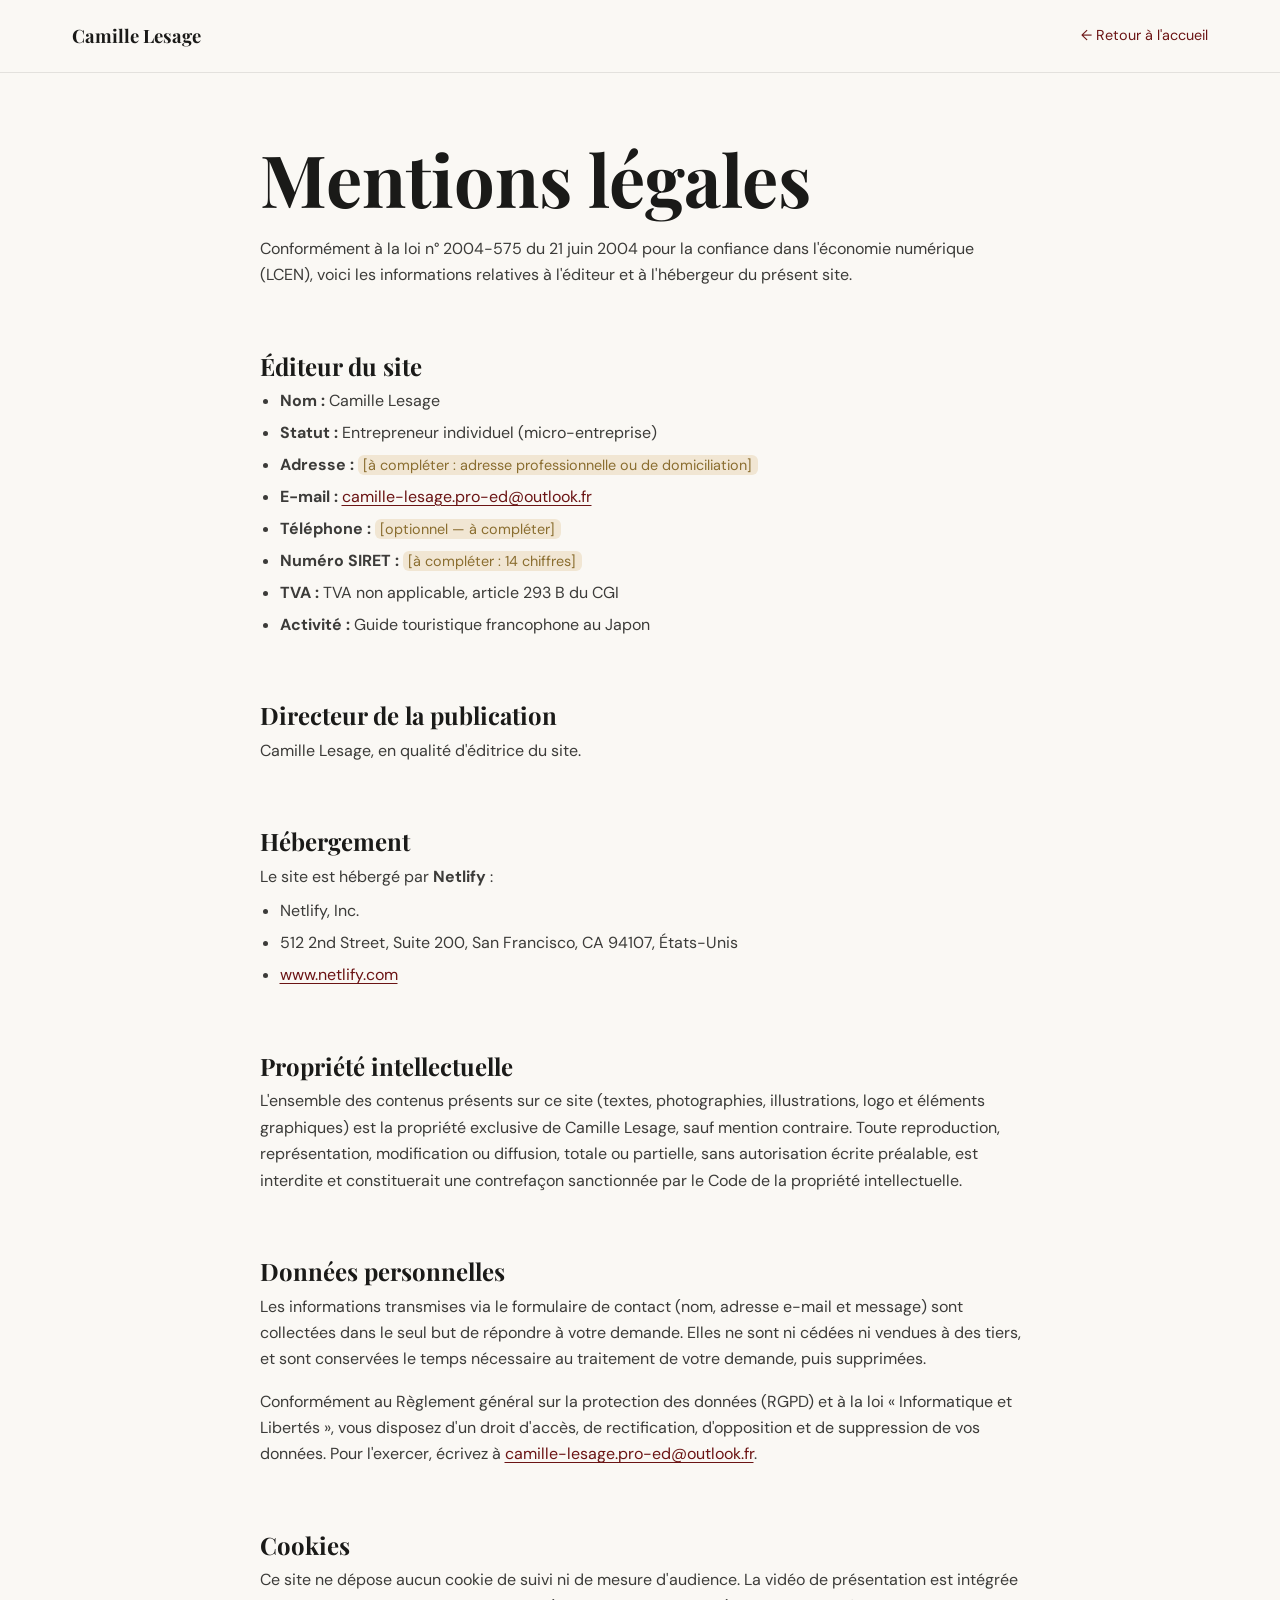
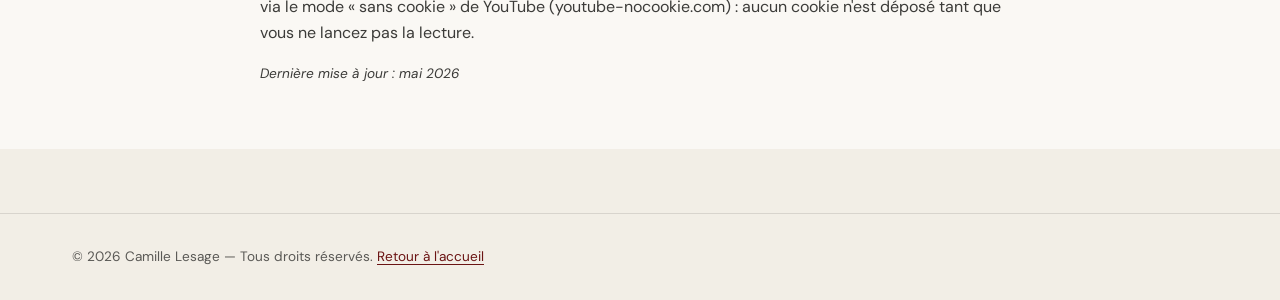
==== commit 40f240ba: "Mentions légales : renseigne statut, TVA et hébergeur Statut micro-entreprise, franchise en base de " ====
--- a/mentions-legales.html
+++ b/mentions-legales.html
@@ -31,12 +31,12 @@
     <h2>Éditeur du site</h2>
     <ul>
       <li><strong>Nom :</strong> Camille Lesage</li>
-      <li><strong>Statut :</strong> <span class="legal-todo">[à compléter : ex. entrepreneur individuel — micro-entreprise]</span></li>
+      <li><strong>Statut :</strong> Entrepreneur individuel (micro-entreprise)</li>
       <li><strong>Adresse :</strong> <span class="legal-todo">[à compléter : adresse professionnelle ou de domiciliation]</span></li>
       <li><strong>E-mail :</strong> <a href="mailto:camille-lesage.pro-ed@outlook.fr">camille-lesage.pro-ed@outlook.fr</a></li>
       <li><strong>Téléphone :</strong> <span class="legal-todo">[optionnel — à compléter]</span></li>
       <li><strong>Numéro SIRET :</strong> <span class="legal-todo">[à compléter : 14 chiffres]</span></li>
-      <li><strong>TVA :</strong> <span class="legal-todo">[à compléter : ex. « TVA non applicable, article 293 B du CGI »]</span></li>
+      <li><strong>TVA :</strong> TVA non applicable, article 293 B du CGI</li>
       <li><strong>Activité :</strong> Guide touristique francophone au Japon</li>
     </ul>
 
@@ -44,10 +44,11 @@
     <p>Camille Lesage, en qualité d'éditrice du site.</p>
 
     <h2>Hébergement</h2>
-    <p>Le site est hébergé par : <span class="legal-todo">[à confirmer — voir ma question]</span></p>
+    <p>Le site est hébergé par <strong>Netlify</strong> :</p>
     <ul>
-      <li><strong>GitHub Pages</strong> — GitHub, Inc., 88 Colin P. Kelly Jr. Street, San Francisco, CA 94107, États-Unis — <a href="https://github.com" target="_blank" rel="noopener">github.com</a></li>
-      <li><strong>Netlify</strong> — Netlify, Inc., 512 2nd Street, Suite 200, San Francisco, CA 94107, États-Unis — <a href="https://www.netlify.com" target="_blank" rel="noopener">netlify.com</a></li>
+      <li>Netlify, Inc.</li>
+      <li>512 2nd Street, Suite 200, San Francisco, CA 94107, États-Unis</li>
+      <li><a href="https://www.netlify.com" target="_blank" rel="noopener">www.netlify.com</a></li>
     </ul>
 
     <h2>Propriété intellectuelle</h2>
@@ -60,7 +61,7 @@
     <h2>Cookies</h2>
     <p>Ce site ne dépose aucun cookie de suivi ni de mesure d'audience. La vidéo de présentation est intégrée via le mode « sans cookie » de YouTube (youtube-nocookie.com) : aucun cookie n'est déposé tant que vous ne lancez pas la lecture.</p>
 
-    <p class="legal-updated"><em>Dernière mise à jour : <span class="legal-todo">[à compléter : mois année]</span></em></p>
+    <p class="legal-updated"><em>Dernière mise à jour : mai 2026</em></p>
   </main>
 
   <footer class="site-footer">
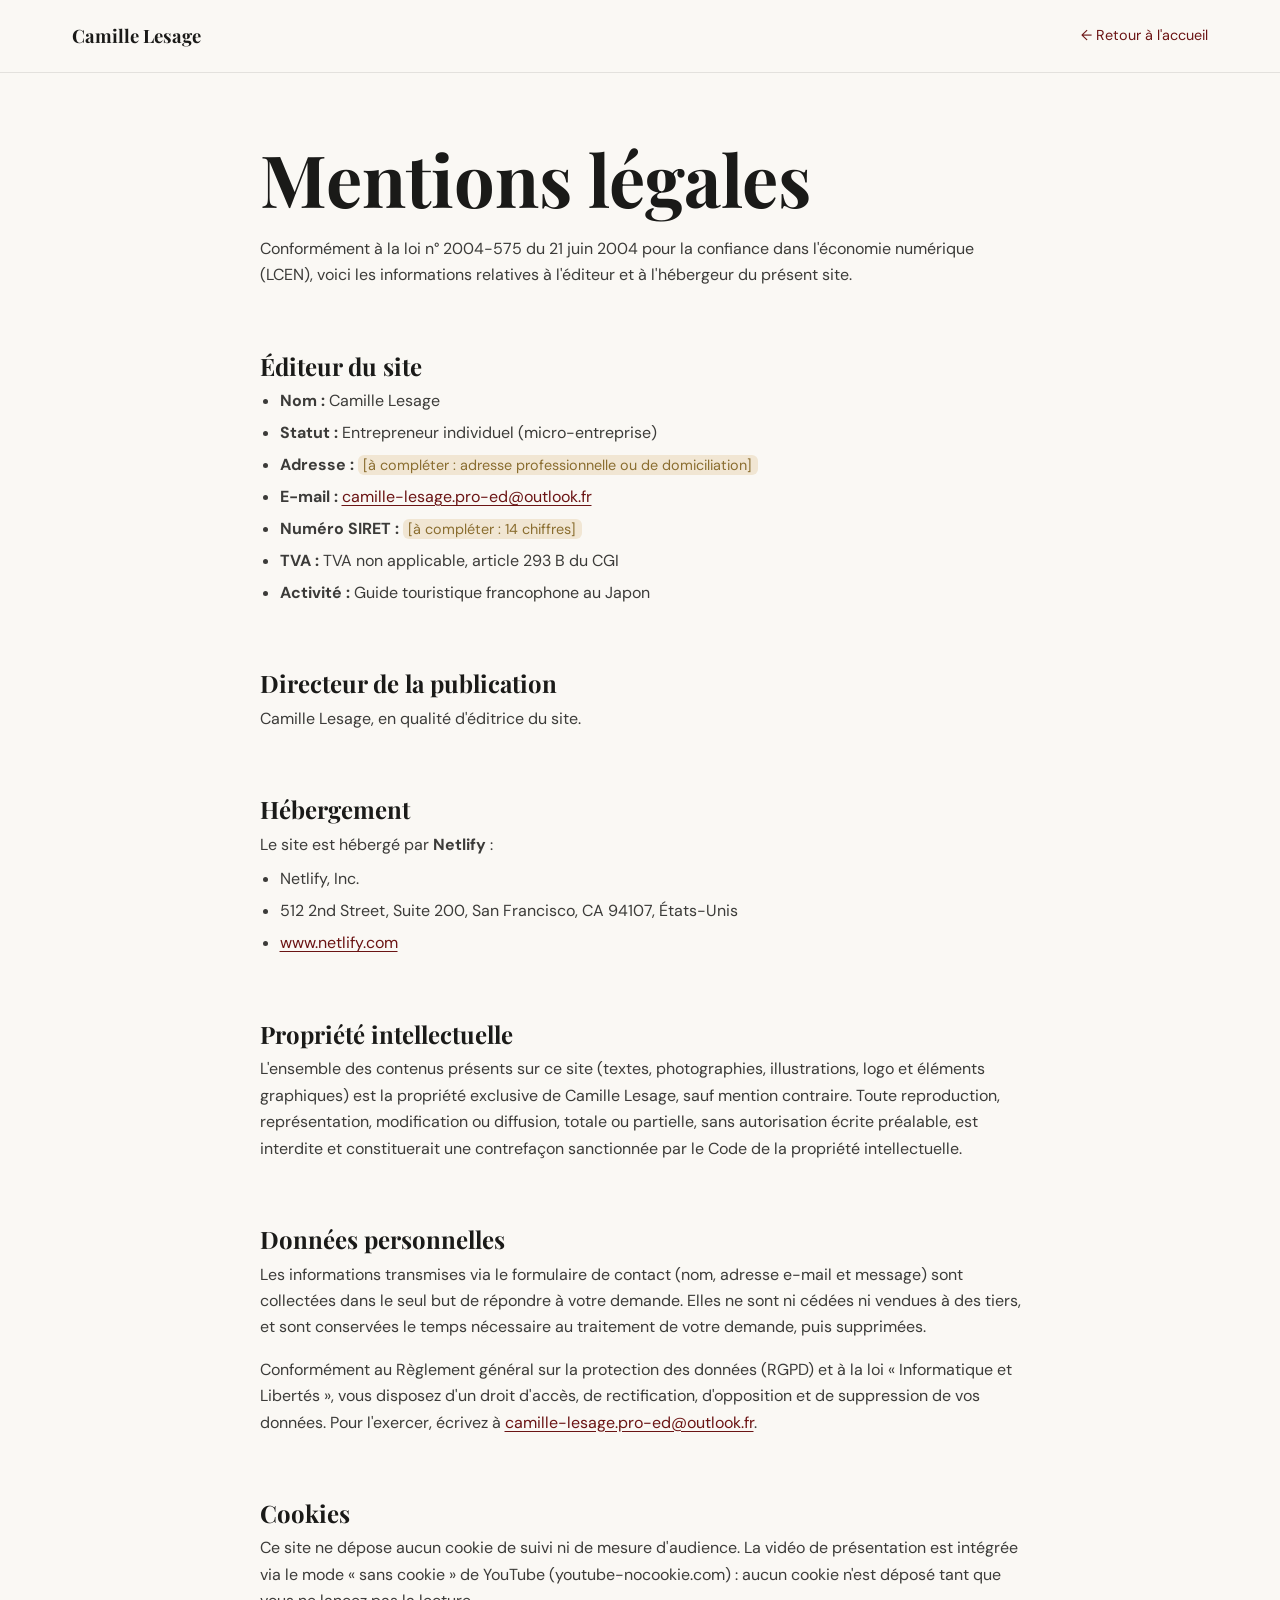
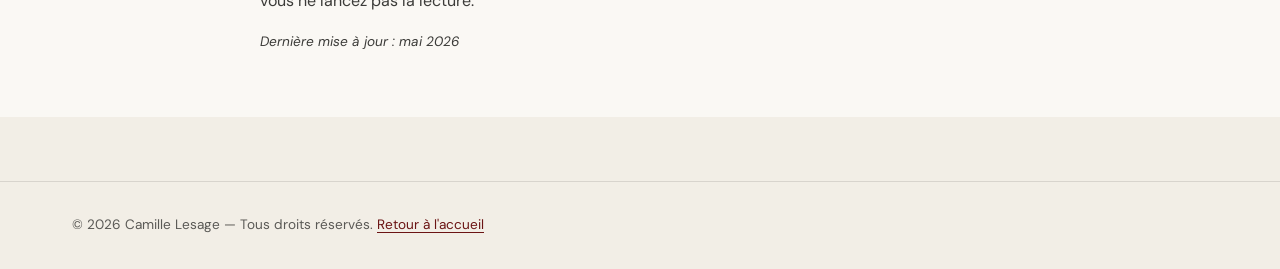
==== commit 025659b8: "Contact : CTA pleine largeur + filigrane 連絡 Le bouton d'envoi s'étire sur toute la largeur (align-se" ====
--- a/mentions-legales.html
+++ b/mentions-legales.html
@@ -34,7 +34,6 @@
       <li><strong>Statut :</strong> Entrepreneur individuel (micro-entreprise)</li>
       <li><strong>Adresse :</strong> <span class="legal-todo">[à compléter : adresse professionnelle ou de domiciliation]</span></li>
       <li><strong>E-mail :</strong> <a href="mailto:camille-lesage.pro-ed@outlook.fr">camille-lesage.pro-ed@outlook.fr</a></li>
-      <li><strong>Téléphone :</strong> <span class="legal-todo">[optionnel — à compléter]</span></li>
       <li><strong>Numéro SIRET :</strong> <span class="legal-todo">[à compléter : 14 chiffres]</span></li>
       <li><strong>TVA :</strong> TVA non applicable, article 293 B du CGI</li>
       <li><strong>Activité :</strong> Guide touristique francophone au Japon</li>
--- a/css/styles.css
+++ b/css/styles.css
@@ -419,6 +419,11 @@
   user-select: none;
 }
 
+.section-kanji--right {
+  left: auto;
+  right: 0.05em;
+}
+
 .about-grid {
   position: relative;
   z-index: 1;
@@ -1159,10 +1164,14 @@
    ========================================================================== */
 
 .contact {
+  position: relative;
+  overflow: hidden;
   padding-block: var(--space-xl);
 }
 
 .contact-grid {
+  position: relative;
+  z-index: 1;
   display: grid;
   grid-template-columns: 1fr 1fr;
   gap: var(--space-lg);
@@ -1257,8 +1266,9 @@
 }
 
 .contact-form__submit {
-  align-self: flex-start;
+  align-self: auto;
   margin-top: var(--space-xs);
+  text-align: center;
 }
 
 .form-status {
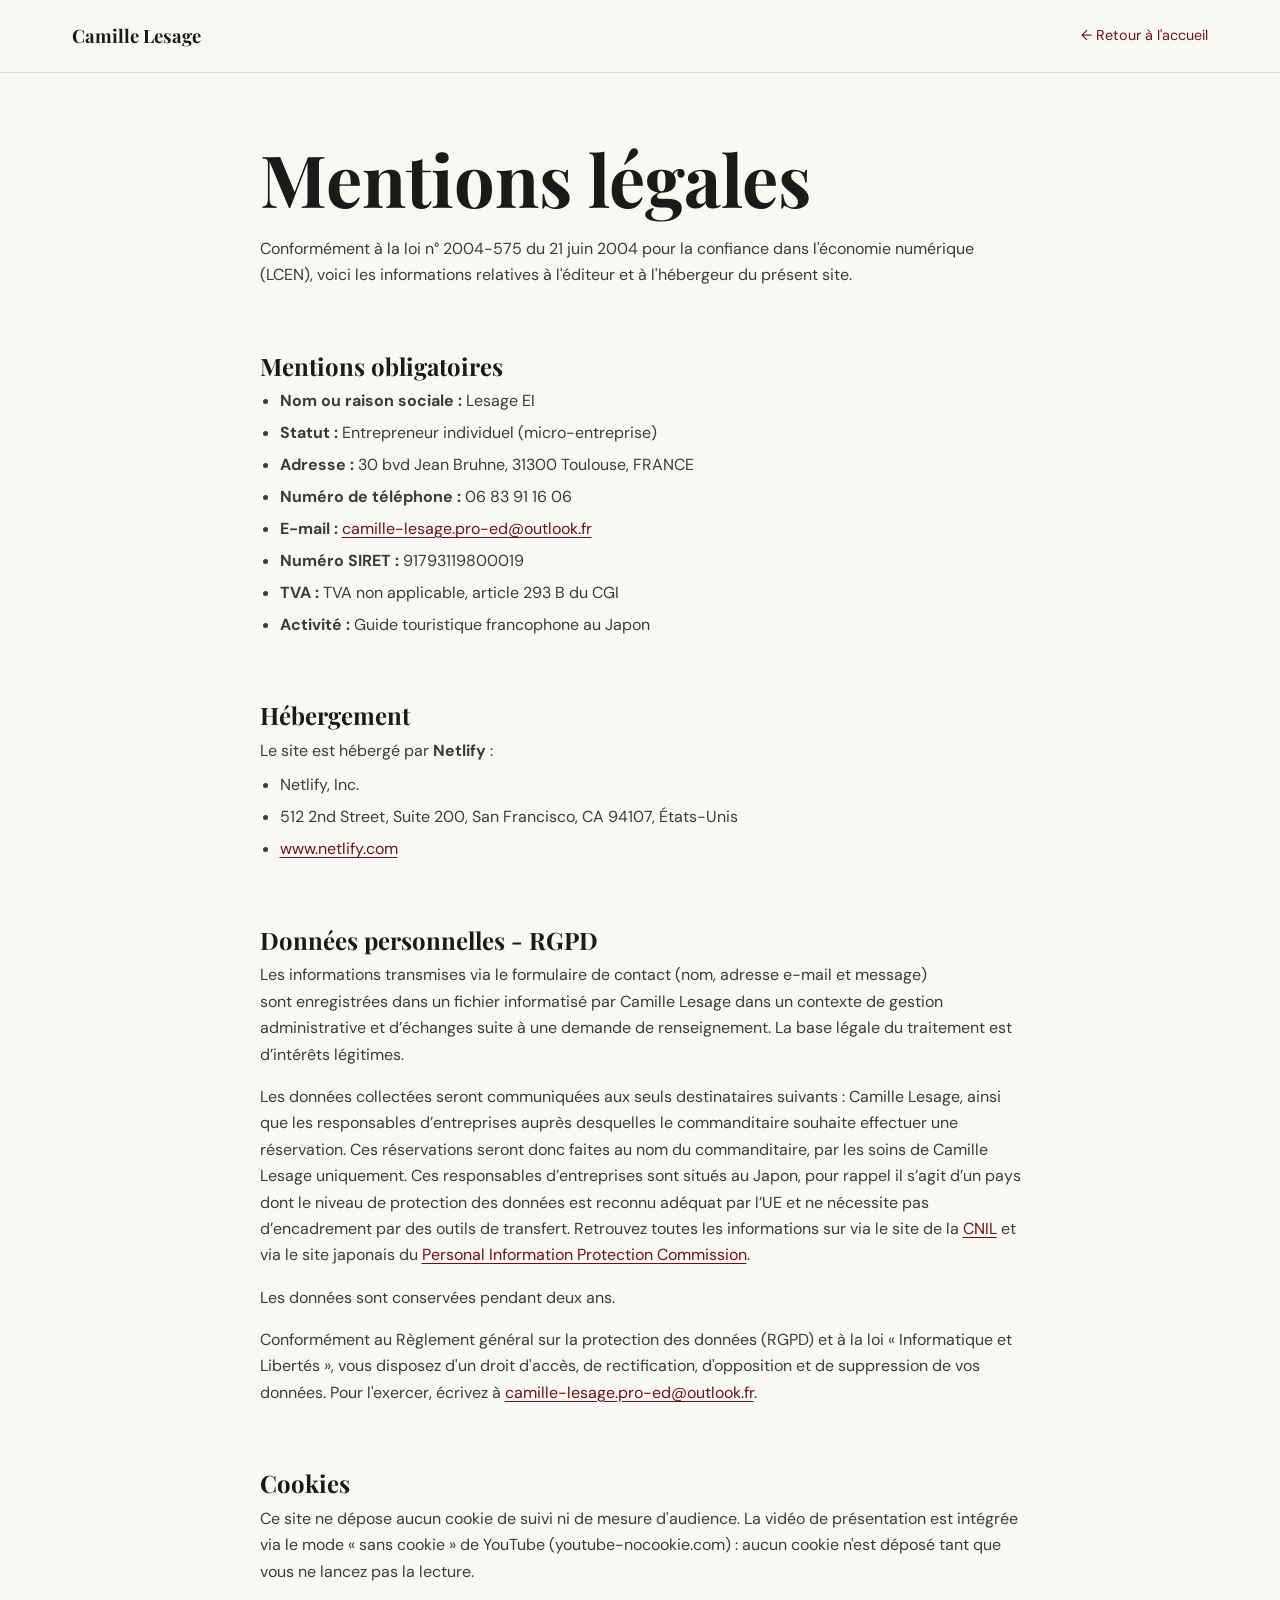
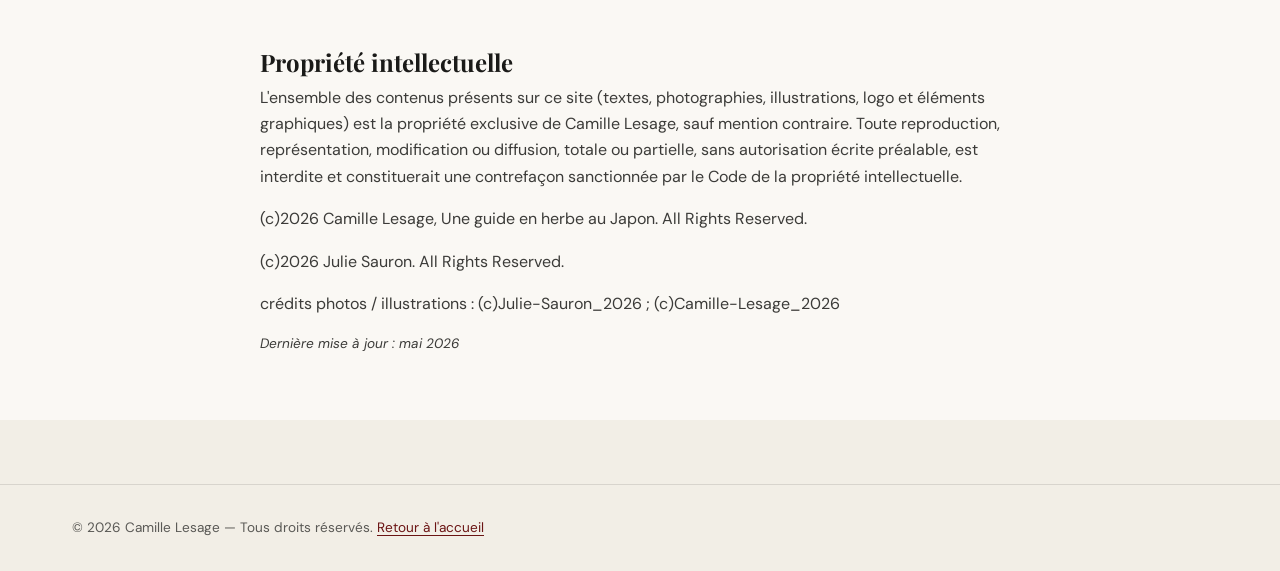
==== commit dc80ec74: "Update legal mentions and personal data section" ====
--- a/mentions-legales.html
+++ b/mentions-legales.html
@@ -28,19 +28,17 @@
     <h1>Mentions légales</h1>
     <p>Conformément à la loi n° 2004-575 du 21 juin 2004 pour la confiance dans l'économie numérique (LCEN), voici les informations relatives à l'éditeur et à l'hébergeur du présent site.</p>
 
-    <h2>Éditeur du site</h2>
+    <h2>Mentions obligatoires</h2>
     <ul>
-      <li><strong>Nom :</strong> Camille Lesage</li>
+      <li><strong>Nom ou raison sociale :</strong> Lesage EI</li>
       <li><strong>Statut :</strong> Entrepreneur individuel (micro-entreprise)</li>
-      <li><strong>Adresse :</strong> <span class="legal-todo">[à compléter : adresse professionnelle ou de domiciliation]</span></li>
+      <li><strong>Adresse :</strong> 30 bvd Jean Bruhne, 31300 Toulouse, FRANCE</li>
+      <li><strong>Numéro de téléphone :</strong> 06 83 91 16 06</li>
       <li><strong>E-mail :</strong> <a href="mailto:camille-lesage.pro-ed@outlook.fr">camille-lesage.pro-ed@outlook.fr</a></li>
-      <li><strong>Numéro SIRET :</strong> <span class="legal-todo">[à compléter : 14 chiffres]</span></li>
+      <li><strong>Numéro SIRET :</strong> 91793119800019</li>
       <li><strong>TVA :</strong> TVA non applicable, article 293 B du CGI</li>
       <li><strong>Activité :</strong> Guide touristique francophone au Japon</li>
     </ul>
-
-    <h2>Directeur de la publication</h2>
-    <p>Camille Lesage, en qualité d'éditrice du site.</p>
 
     <h2>Hébergement</h2>
     <p>Le site est hébergé par <strong>Netlify</strong> :</p>
@@ -50,15 +48,24 @@
       <li><a href="https://www.netlify.com" target="_blank" rel="noopener">www.netlify.com</a></li>
     </ul>
 
-    <h2>Propriété intellectuelle</h2>
-    <p>L'ensemble des contenus présents sur ce site (textes, photographies, illustrations, logo et éléments graphiques) est la propriété exclusive de Camille Lesage, sauf mention contraire. Toute reproduction, représentation, modification ou diffusion, totale ou partielle, sans autorisation écrite préalable, est interdite et constituerait une contrefaçon sanctionnée par le Code de la propriété intellectuelle.</p>
-
-    <h2 id="donnees-personnelles">Données personnelles</h2>
-    <p>Les informations transmises via le formulaire de contact (nom, adresse e-mail et message) sont collectées dans le seul but de répondre à votre demande. Elles ne sont ni cédées ni vendues à des tiers, et sont conservées le temps nécessaire au traitement de votre demande, puis supprimées.</p>
+    <h2 id="donnees-personnelles">Données personnelles - RGPD</h2>
+    <p>Les informations transmises via le formulaire de contact (nom, adresse e-mail et message) sont enregistrées dans un fichier informatisé par Camille Lesage dans un contexte de gestion administrative et d’échanges suite à une demande de renseignement. La base légale du traitement est d’intérêts légitimes.</p>
+    <p>Les données collectées seront communiquées aux seuls destinataires suivants : Camille Lesage, ainsi que les responsables d’entreprises auprès desquelles le commanditaire souhaite effectuer une réservation. Ces réservations seront donc faites au nom du commanditaire, par les soins de Camille Lesage uniquement. 
+      Ces responsables d’entreprises sont situés au Japon, pour rappel il s’agit d’un pays dont le niveau de protection des données est reconnu adéquat par l’UE et ne nécessite pas d’encadrement par des outils de transfert. 
+      Retrouvez toutes les informations sur via le site de la <a href="https://www.cnil.fr/fr/la-protection-des-donnees-dans-le-monde">CNIL</a> et via le site japonais du <a href="https://www.ppc.go.jp/en/">Personal Information Protection Commission</a>.</p>
+    <p>Les données sont conservées pendant deux ans.</p>
     <p>Conformément au Règlement général sur la protection des données (RGPD) et à la loi « Informatique et Libertés », vous disposez d'un droit d'accès, de rectification, d'opposition et de suppression de vos données. Pour l'exercer, écrivez à <a href="mailto:camille-lesage.pro-ed@outlook.fr">camille-lesage.pro-ed@outlook.fr</a>.</p>
 
     <h2>Cookies</h2>
     <p>Ce site ne dépose aucun cookie de suivi ni de mesure d'audience. La vidéo de présentation est intégrée via le mode « sans cookie » de YouTube (youtube-nocookie.com) : aucun cookie n'est déposé tant que vous ne lancez pas la lecture.</p>
+
+    <h2>Propriété intellectuelle</h2>
+    <p>L'ensemble des contenus présents sur ce site (textes, photographies, illustrations, logo et éléments graphiques) est la propriété exclusive de Camille Lesage, sauf mention contraire. Toute reproduction, représentation, modification ou diffusion, totale ou partielle, sans autorisation écrite préalable, est interdite et constituerait une contrefaçon sanctionnée par le Code de la propriété intellectuelle.</p>
+    <p>(c)2026 Camille Lesage, Une guide en herbe au Japon. All Rights Reserved.</p>
+    <p>(c)2026 Julie Sauron. All Rights Reserved.</p>
+    <p>crédits photos / illustrations : (c)Julie-Sauron_2026 ; (c)Camille-Lesage_2026</p>
+
+    
 
     <p class="legal-updated"><em>Dernière mise à jour : mai 2026</em></p>
   </main>
--- a/css/styles.css
+++ b/css/styles.css
@@ -323,7 +323,7 @@
   background-color: var(--ink);
   background-image:
     linear-gradient(rgba(26, 26, 24, 0.35), rgba(26, 26, 24, 0.55)),
-    url("../assets/images/hero-japan.svg");
+    url("../assets/images/test-4.jpg");
   background-size: cover;
   background-position: center;
   background-repeat: no-repeat;
@@ -402,7 +402,8 @@
 .about {
   position: relative;
   overflow: hidden;
-  padding-block: var(--space-xl);
+  padding-block: var(--space-lg);
+  background-color: var(--cream-dark);
 }
 
 .section-kanji {
@@ -541,10 +542,6 @@
   margin-inline: auto;
 }
 
-main > section:nth-child(even) {
-  background-color: var(--cream-dark);
-}
-
 /* ==========================================================================
    Petits écrans — titres et textes réduits
    ========================================================================== */
@@ -594,7 +591,7 @@
 .tours {
   position: relative;
   overflow: hidden;
-  padding-block: var(--space-xl);
+  padding-block: var(--space-lg);
 }
 
 .tours > .container {
@@ -680,7 +677,7 @@
   display: flex;
   align-items: center;
   justify-content: center;
-  padding: 0.9rem 1.8rem;
+  padding: 0.2rem 1.8rem;
   border: 1.5px solid transparent;
   border-radius: var(--radius);
   background-color: var(--sage);
@@ -702,6 +699,93 @@
   .tours-gallery {
     grid-template-columns: 1fr;
   }
+}
+
+/* Photos de couverture des visites (chemins relatifs à ce fichier CSS) */
+[data-tour-open="tour-shibuya"],
+#tour-shibuya .tour-modal__cover {
+  --cover: url(../assets/images/visite-shibuya-asakusa.jpg);
+}
+
+[data-tour-open="tour-shogun"],
+#tour-shogun .tour-modal__cover {
+  --cover: url(../assets/images/temple-a-ueno-tokyo.jpg);
+}
+
+[data-tour-open="tour-vieux-tokyo"],
+#tour-vieux-tokyo .tour-modal__cover {
+  --cover: url(../assets/images/camille-lesage-vieux-tokyo.jpg);
+}
+
+[data-tour-open="tour-shinjuku"],
+#tour-shinjuku .tour-modal__cover {
+  --cover: url(../assets/images/camille-lesage-kabukicho-tower-shinjuku.jpg);
+}
+
+/* Images de fond des ateliers (Expériences) */
+.exp-card--sake {
+  --cover: url(../assets/images/camille-lesage-tokyo-sake-degustation.jpg);
+}
+
+.exp-card--furin {
+  --cover: url(../assets/images/camille-lesage-peinture-de-furin-tokyo.jpg);
+}
+
+.exp-card--washi {
+  --cover: url(../assets/images/camille-lesage-tokyo-washi.jpg);
+}
+
+.exp-card--wagashi {
+  --cover: url(../assets/images/camille-lesage-tokyo-wagashi.jpg);
+}
+
+.exp-card--ceremonie {
+  --cover: url(../assets/images/camille-lesage-macha-a-tokyo.jpg);
+}
+
+.exp-card--lovot {
+  --cover: url(../assets/images/camille-lesage-tokyo-lovot.jpg);
+}
+
+/* Photos des destinations (Au-delà de Tokyo) */
+.dest-card--nikko {
+  --cover: url(../assets/images/camille-lesage-a-nikko-gorges.jpg);
+}
+
+.dest-card--yokohama {
+  --cover: url(../assets/images/camille-lesage-a-yokohama.jpg);
+}
+
+.dest-card--kamakura {
+  --cover: url(../assets/images/camille-lesage-kamakura-bouddha.jpg);
+}
+
+.dest-card--enoshima {
+  --cover: url(../assets/images/camille-lesage-a-enoshima.jpg);
+}
+
+.dest-card--hakone {
+  --cover: url(../assets/images/camille-lesage-hakone.jpg);
+}
+
+.dest-card--kyoto {
+  --cover: url(../assets/images/camille-lesage-a-kyoto-pagode.jpg);
+}
+
+.dest-card--uji {
+  --cover: url(../assets/images/camille-lesage-uji-macha.jpg);
+}
+
+.dest-card--nara {
+  --cover: url(../assets/images/camille-lesage-a-nara-daim.jpg);
+}
+
+.dest-card--fuji {
+  --cover: url(../assets/images/camille-lesage-mont-fuji.jpg);
+}
+
+.dest-card--miyajima {
+  --cover: url(../assets/images/camille-a-miyajima-torii.jpg);
 }
 
 /* Pop-up de visite */
@@ -904,7 +988,8 @@
 .beyond {
   position: relative;
   overflow: hidden;
-  padding-block: var(--space-xl);
+  padding-block: var(--space-lg);
+  background-color: var(--cream-dark);
 }
 
 .beyond > .container {
@@ -919,36 +1004,42 @@
   gap: var(--space-xs);
 }
 
-/* Mosaïque — 2 colonnes (mobile) : placement par l'ordre du DOM + spans */
-.dest-card:nth-child(1) { grid-column: span 2; }                   /* Nikkō */
-.dest-card:nth-child(2) { grid-column: span 2; grid-row: span 2; } /* Mont Fuji */
-.dest-card:nth-child(7) { grid-column: span 2; }                   /* Kyōto */
-.dest-card:nth-child(8) { grid-column: span 2; }                   /* Uji */
-
-/* Mosaïque — 3 colonnes */
+/* Mosaïque — 2 colonnes (mobile < 640px) */
+.dest-card:nth-child(1)  { grid-column: 1 / 3; grid-row: 1; }     /* Nikkō */
+.dest-card:nth-child(2)  { grid-column: 1 / 3; grid-row: 2 / 4; } /* Mont Fuji */
+.dest-card:nth-child(3)  { grid-column: 1 / 3; grid-row: 5; }     /* Hakone */
+.dest-card:nth-child(4)  { grid-column: 2;     grid-row: 4; }     /* Yokohama */
+.dest-card:nth-child(5)  { grid-column: 2;     grid-row: 6 / 8; } /* Kamakura */
+.dest-card:nth-child(6)  { grid-column: 1;     grid-row: 4; }     /* Enoshima */
+.dest-card:nth-child(7)  { grid-column: 1;     grid-row: 6; }     /* Kyōto */
+.dest-card:nth-child(8)  { grid-column: 1;     grid-row: 7; }     /* Uji */
+.dest-card:nth-child(9)  { grid-column: 1;     grid-row: 8; }     /* Nara */
+.dest-card:nth-child(10) { grid-column: 2;     grid-row: 8; }     /* Miyajima */
+
+/* Mosaïque — 3 colonnes (≥ 640px) */
 @media (min-width: 640px) {
   .beyond-gallery { grid-template-columns: repeat(3, 1fr); }
   .dest-card:nth-child(1)  { grid-column: 1;     grid-row: 1; }     /* Nikkō */
   .dest-card:nth-child(2)  { grid-column: 2 / 4; grid-row: 1 / 3; } /* Mont Fuji */
-  .dest-card:nth-child(3)  { grid-column: 1;     grid-row: 2; }     /* Hakone */
+  .dest-card:nth-child(3)  { grid-column: 1 / 3; grid-row: 3; }     /* Hakone */
   .dest-card:nth-child(4)  { grid-column: 1;     grid-row: 4; }     /* Yokohama */
-  .dest-card:nth-child(5)  { grid-column: 1 / 3; grid-row: 3; }     /* Kamakura */
-  .dest-card:nth-child(6)  { grid-column: 3;     grid-row: 3; }     /* Enoshima */
-  .dest-card:nth-child(7)  { grid-column: 1 / 3; grid-row: 5; }     /* Kyōto */
-  .dest-card:nth-child(8)  { grid-column: 3;     grid-row: 5; }     /* Uji */
-  .dest-card:nth-child(9)  { grid-column: 2;     grid-row: 4; }     /* Nara */
-  .dest-card:nth-child(10) { grid-column: 3;     grid-row: 4; }     /* Miyajima */
-}
-
-/* Mosaïque — 4 colonnes */
+  .dest-card:nth-child(5)  { grid-column: 3;     grid-row: 4 / 6; } /* Kamakura */
+  .dest-card:nth-child(6)  { grid-column: 1;     grid-row: 2; }     /* Enoshima */
+  .dest-card:nth-child(7)  { grid-column: 1;     grid-row: 5; }     /* Kyōto */
+  .dest-card:nth-child(8)  { grid-column: 3;     grid-row: 3; }     /* Uji */
+  .dest-card:nth-child(9)  { grid-column: 2;     grid-row: 5; }     /* Nara */
+  .dest-card:nth-child(10) { grid-column: 2;     grid-row: 4; }     /* Miyajima */
+}
+
+/* Mosaïque — 4 colonnes (≥ 960px) */
 @media (min-width: 960px) {
   .beyond-gallery { grid-template-columns: repeat(4, 1fr); }
   .dest-card:nth-child(1)  { grid-column: 1 / 3; grid-row: 1; }     /* Nikkō */
   .dest-card:nth-child(2)  { grid-column: 3 / 5; grid-row: 1 / 3; } /* Mont Fuji */
-  .dest-card:nth-child(3)  { grid-column: 1;     grid-row: 2; }     /* Hakone */
+  .dest-card:nth-child(3)  { grid-column: 1 / 3; grid-row: 3; }     /* Hakone */
   .dest-card:nth-child(4)  { grid-column: 2;     grid-row: 2; }     /* Yokohama */
-  .dest-card:nth-child(5)  { grid-column: 1 / 3; grid-row: 3; }     /* Kamakura */
-  .dest-card:nth-child(6)  { grid-column: 3;     grid-row: 3 / 5; } /* Enoshima */
+  .dest-card:nth-child(5)  { grid-column: 3;     grid-row: 3 / 5; } /* Kamakura */
+  .dest-card:nth-child(6)  { grid-column: 1;     grid-row: 2; }     /* Enoshima */
   .dest-card:nth-child(7)  { grid-column: 4;     grid-row: 3; }     /* Kyōto */
   .dest-card:nth-child(8)  { grid-column: 4;     grid-row: 4; }     /* Uji */
   .dest-card:nth-child(9)  { grid-column: 1;     grid-row: 4; }     /* Nara */
@@ -1007,7 +1098,7 @@
    ========================================================================== */
 
 .experiences {
-  padding-block: var(--space-xl);
+  padding-block: var(--space-lg);
 }
 
 .experiences-grid {
@@ -1059,10 +1150,93 @@
 }
 
 /* ==========================================================================
+   Section séjour clé en main
+   ========================================================================== */
+
+.bespoke {
+  position: relative;
+  overflow: hidden;
+  padding-block: var(--space-lg);
+  background-color: var(--cream-dark);
+}
+
+.bespoke-layout {
+  position: relative;
+  z-index: 1;
+  display: grid;
+  grid-template-columns: 1fr 1fr;
+  gap: var(--space-lg);
+  align-items: center;
+}
+
+.bespoke-intro {
+  display: flex;
+  flex-direction: column;
+  align-items: flex-start;
+}
+
+.bespoke-intro p {
+  margin-top: var(--space-sm);
+  color: rgba(26, 26, 24, 0.85);
+}
+
+.bespoke-cta {
+  width: 100%;
+  margin-top: var(--space-md);
+  text-align: center;
+}
+
+.bespoke-cards {
+  display: grid;
+  grid-template-columns: 1fr 1fr;
+  gap: var(--space-sm);
+}
+
+.bespoke-card {
+  display: flex;
+  flex-direction: column;
+  align-items: center;
+  gap: 0.6rem;
+  padding: var(--space-md);
+  text-align: center;
+  border-radius: var(--radius);
+  background-color: var(--cream-light);
+  box-shadow: 0 10px 30px rgba(26, 26, 24, 0.06);
+}
+
+.bespoke-card__icon {
+  width: 2.4rem;
+  height: 2.4rem;
+  color: var(--sage);
+  stroke-width: 1.6;
+}
+
+.bespoke-card h3 {
+  font-size: 1.1rem;
+}
+
+.bespoke-card p {
+  font-size: 0.9rem;
+  line-height: 1.55;
+  color: var(--ink-soft);
+}
+
+@media (max-width: 860px) {
+  .bespoke-layout {
+    grid-template-columns: 1fr;
+    gap: var(--space-md);
+  }
+
+  .bespoke-cards {
+    grid-template-columns: 1fr;
+  }
+}
+
+/* ==========================================================================
    Avis clients
    ========================================================================== */
 .reviews {
-  padding-block: var(--space-xl);
+  padding-block: var(--space-lg);
   background-color: var(--cream-dark);
 }
 
@@ -1166,7 +1340,7 @@
 .contact {
   position: relative;
   overflow: hidden;
-  padding-block: var(--space-xl);
+  padding-block: var(--space-lg);
 }
 
 .contact-grid {
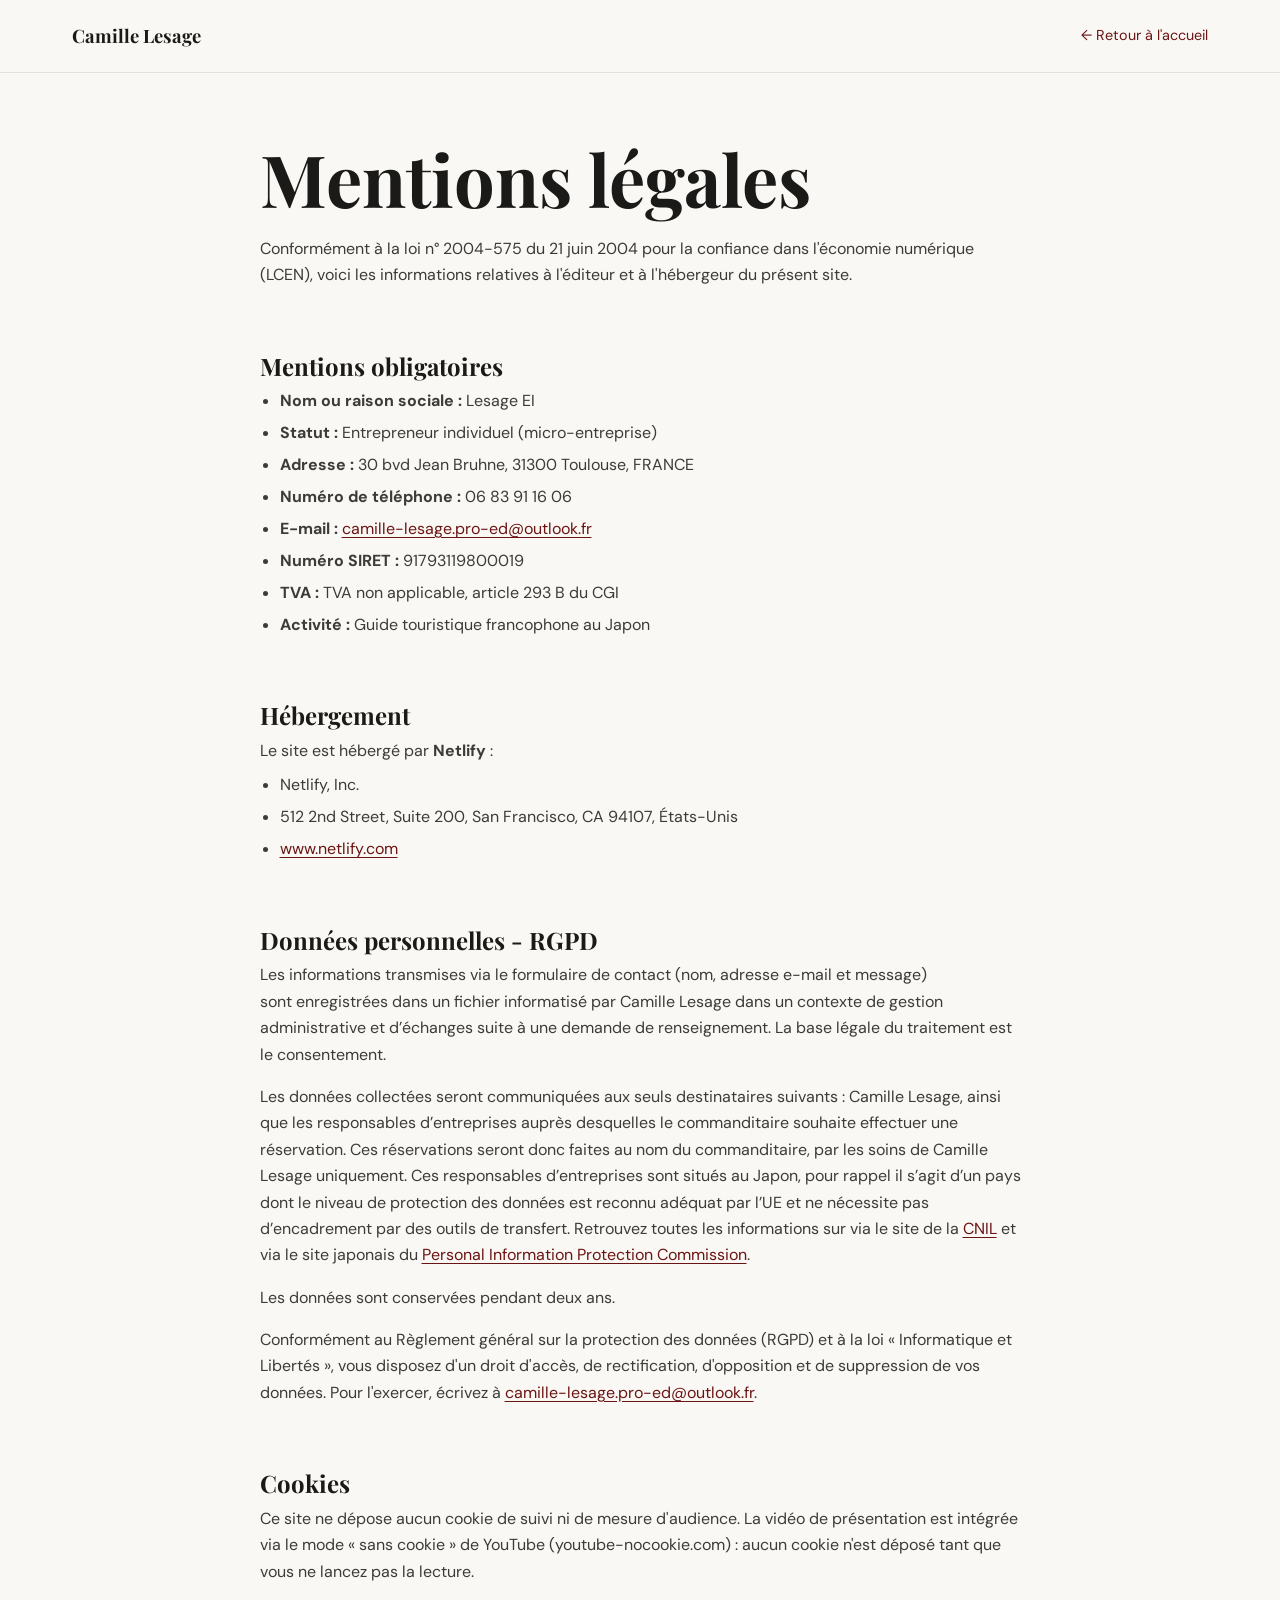
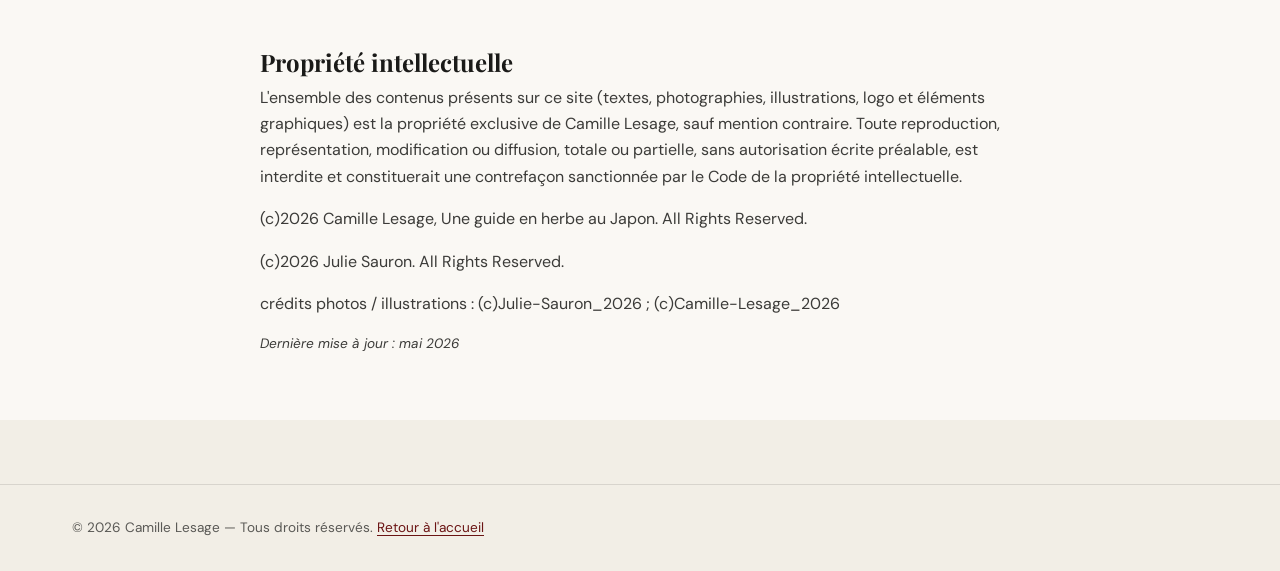
==== commit 3de4d4e1: "Update legal text for data processing consent" ====
--- a/mentions-legales.html
+++ b/mentions-legales.html
@@ -49,7 +49,7 @@
     </ul>
 
     <h2 id="donnees-personnelles">Données personnelles - RGPD</h2>
-    <p>Les informations transmises via le formulaire de contact (nom, adresse e-mail et message) sont enregistrées dans un fichier informatisé par Camille Lesage dans un contexte de gestion administrative et d’échanges suite à une demande de renseignement. La base légale du traitement est d’intérêts légitimes.</p>
+    <p>Les informations transmises via le formulaire de contact (nom, adresse e-mail et message) sont enregistrées dans un fichier informatisé par Camille Lesage dans un contexte de gestion administrative et d’échanges suite à une demande de renseignement. La base légale du traitement est le consentement.</p>
     <p>Les données collectées seront communiquées aux seuls destinataires suivants : Camille Lesage, ainsi que les responsables d’entreprises auprès desquelles le commanditaire souhaite effectuer une réservation. Ces réservations seront donc faites au nom du commanditaire, par les soins de Camille Lesage uniquement. 
       Ces responsables d’entreprises sont situés au Japon, pour rappel il s’agit d’un pays dont le niveau de protection des données est reconnu adéquat par l’UE et ne nécessite pas d’encadrement par des outils de transfert. 
       Retrouvez toutes les informations sur via le site de la <a href="https://www.cnil.fr/fr/la-protection-des-donnees-dans-le-monde">CNIL</a> et via le site japonais du <a href="https://www.ppc.go.jp/en/">Personal Information Protection Commission</a>.</p>
